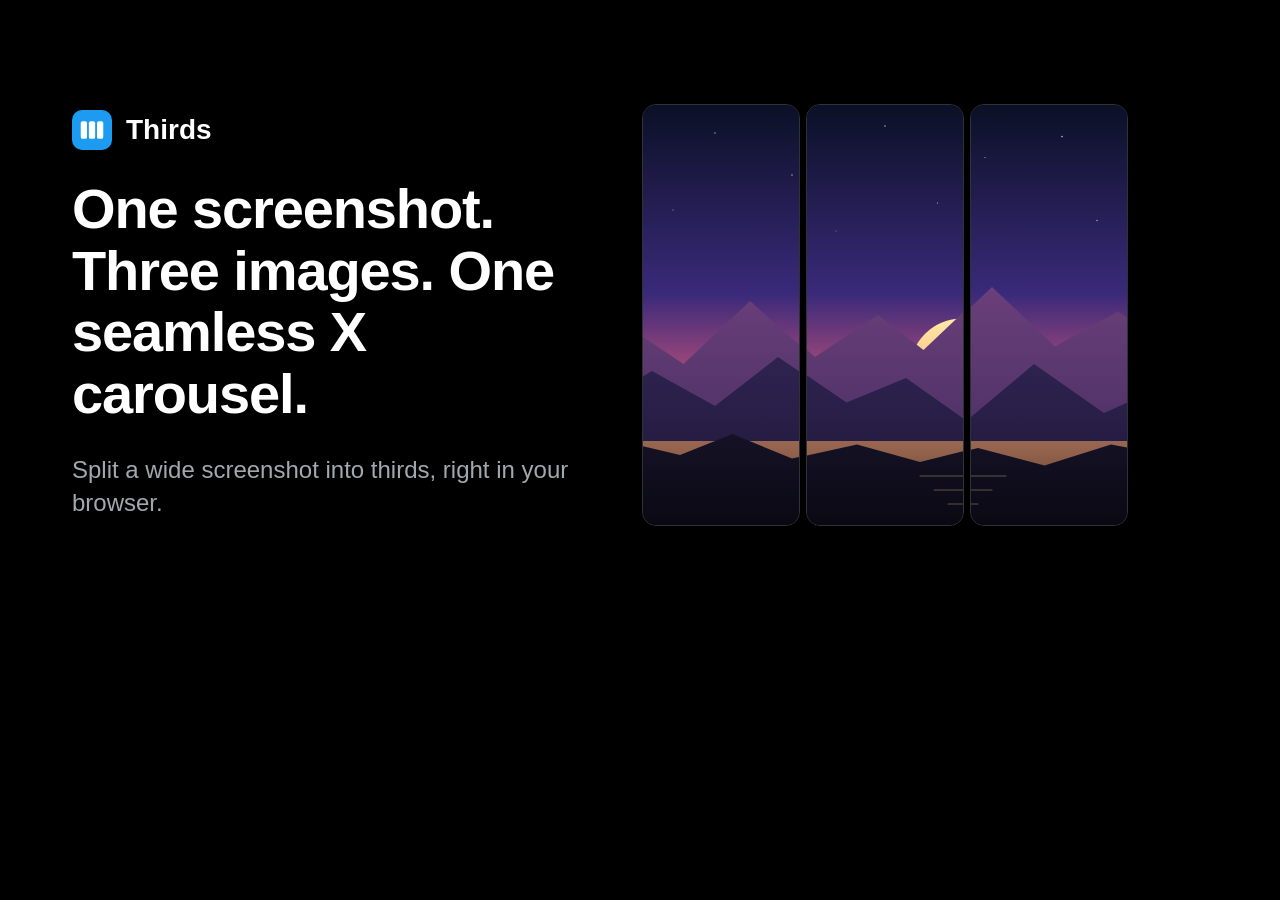
==== assets/og.html @ c702313a "Redesign the page and add logo, favicon, and OG image Claude-Session: https://claude.ai/code/session" ====
<!doctype html>
<html lang="en">
<head>
  <meta charset="utf-8">
  <title>OG image</title>
  <style>
    body { margin: 0; background: #000; font-family: -apple-system, BlinkMacSystemFont, "Segoe UI", Roboto, Helvetica, Arial, sans-serif; }
    #og { width: 1200px; height: 630px; background: #000; color: #fff; display: flex; align-items: center; padding: 0 72px; box-sizing: border-box; gap: 48px; }
    .copy { flex: 1; display: grid; gap: 28px; }
    .wordmark { display: flex; align-items: center; gap: 14px; font-size: 28px; font-weight: 600; }
    .wordmark svg { width: 40px; height: 40px; }
    h1 { margin: 0; font-size: 56px; line-height: 1.1; letter-spacing: -0.02em; font-weight: 700; }
    p { margin: 0; font-size: 24px; line-height: 1.4; color: #a1a8ae; }
    .strips { display: flex; gap: 6px; }
    .strip { width: 156px; height: 420px; border-radius: 14px; overflow: hidden; border: 1px solid #2f3336; }
    .strip img { display: block; width: 480px; height: 420px; object-fit: cover; }
    .strip:nth-child(2) img { margin-left: -162px; }
    .strip:nth-child(3) img { margin-left: -324px; }
  </style>
</head>
<body>
  <div id="og">
    <div class="copy">
      <div class="wordmark">
        <svg viewBox="0 0 32 32"><rect width="32" height="32" rx="8" fill="#1d9bf0"/><rect x="7" y="9" width="5" height="14" rx="1.5" fill="#fff"/><rect x="13.5" y="9" width="5" height="14" rx="1.5" fill="#fff"/><rect x="20" y="9" width="5" height="14" rx="1.5" fill="#fff"/></svg>
        Thirds
      </div>
      <h1>One screenshot. Three images. One seamless X carousel.</h1>
      <p>Split a wide screenshot into thirds, right in your browser.</p>
    </div>
    <div class="strips">
      <div class="strip"><img src="scene.svg" alt=""></div>
      <div class="strip"><img src="scene.svg" alt=""></div>
      <div class="strip"><img src="scene.svg" alt=""></div>
    </div>
  </div>
</body>
</html>
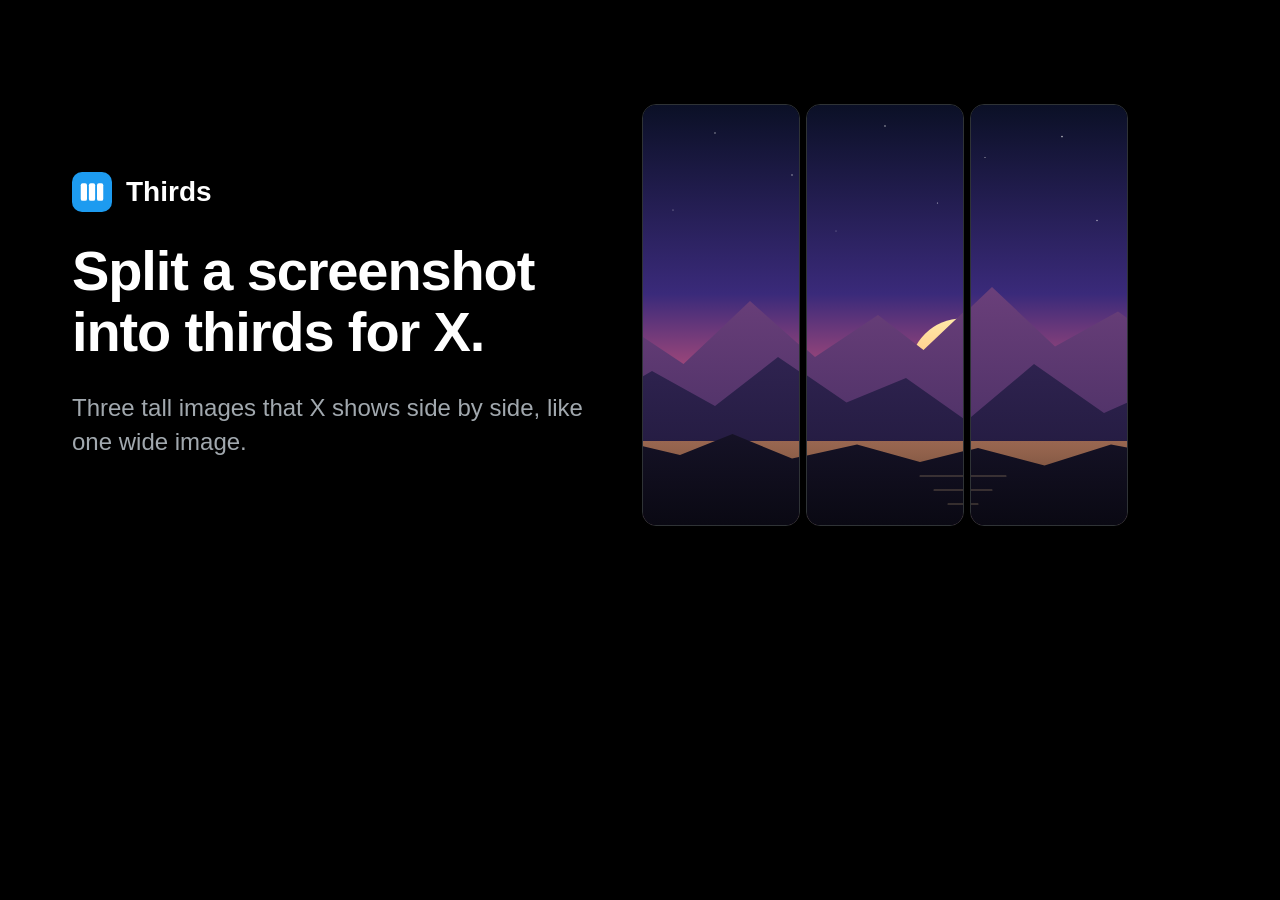
==== commit 684cd14e: "Rewrite the headline in plain words Claude-Session: https://claude.ai/code/session_015syWUipxY65V2rk" ====
--- a/assets/og.html
+++ b/assets/og.html
@@ -25,8 +25,8 @@
         <svg viewBox="0 0 32 32"><rect width="32" height="32" rx="8" fill="#1d9bf0"/><rect x="7" y="9" width="5" height="14" rx="1.5" fill="#fff"/><rect x="13.5" y="9" width="5" height="14" rx="1.5" fill="#fff"/><rect x="20" y="9" width="5" height="14" rx="1.5" fill="#fff"/></svg>
         Thirds
       </div>
-      <h1>One screenshot. Three images. One seamless X carousel.</h1>
-      <p>Split a wide screenshot into thirds, right in your browser.</p>
+      <h1>Split a screenshot into thirds for X.</h1>
+      <p>Three tall images that X shows side by side, like one wide image.</p>
     </div>
     <div class="strips">
       <div class="strip"><img src="scene.svg" alt=""></div>
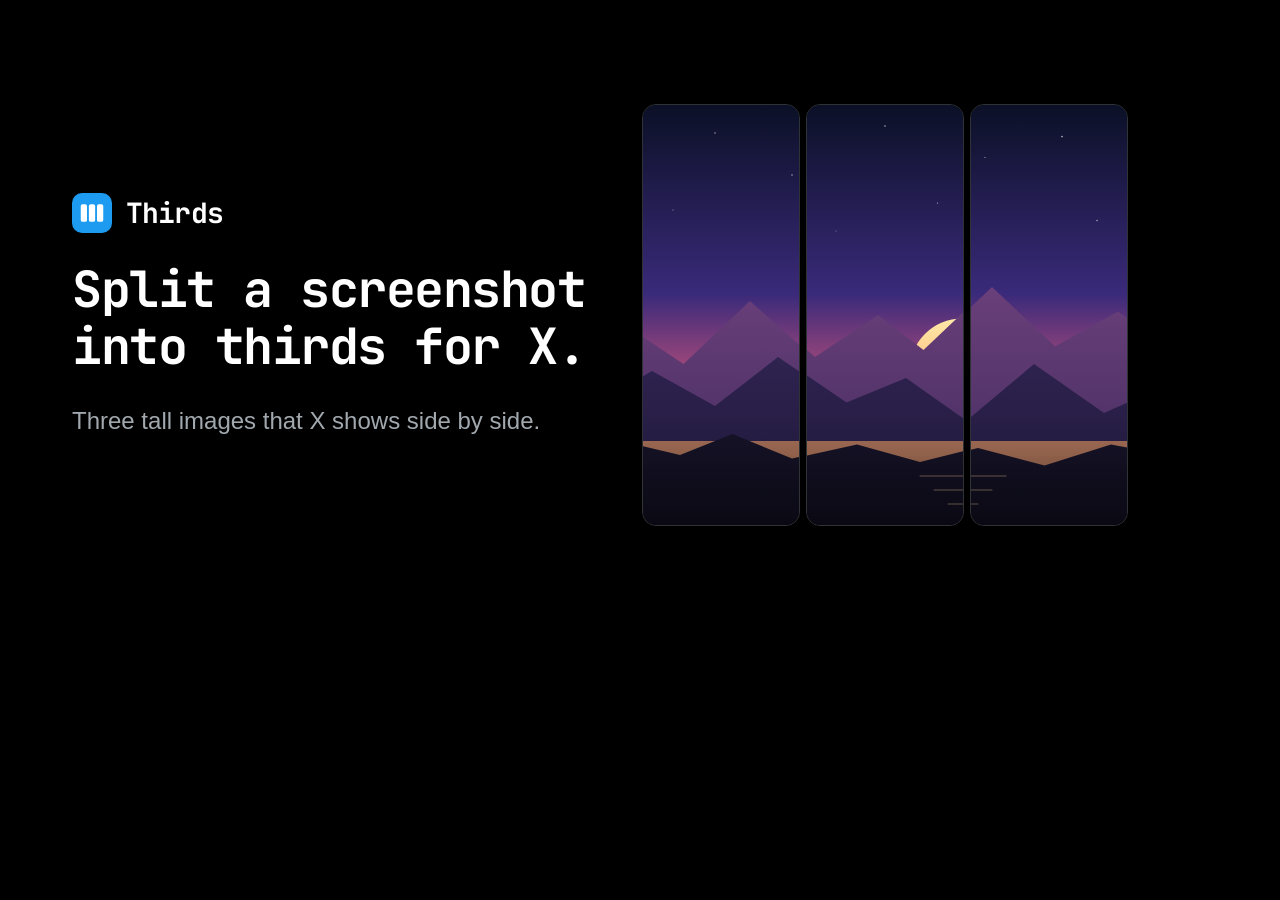
==== commit 97a1b13e: "Use JetBrains Mono for headings Claude-Session: https://claude.ai/code/session_015syWUipxY65V2rkUnRo" ====
--- a/assets/og.html
+++ b/assets/og.html
@@ -3,13 +3,16 @@
 <head>
   <meta charset="utf-8">
   <title>OG image</title>
+  <link rel="preconnect" href="https://fonts.googleapis.com">
+  <link rel="preconnect" href="https://fonts.gstatic.com" crossorigin>
+  <link href="https://fonts.googleapis.com/css2?family=JetBrains+Mono:wght@700&display=swap" rel="stylesheet">
   <style>
     body { margin: 0; background: #000; font-family: -apple-system, BlinkMacSystemFont, "Segoe UI", Roboto, Helvetica, Arial, sans-serif; }
     #og { width: 1200px; height: 630px; background: #000; color: #fff; display: flex; align-items: center; padding: 0 72px; box-sizing: border-box; gap: 48px; }
     .copy { flex: 1; display: grid; gap: 28px; }
-    .wordmark { display: flex; align-items: center; gap: 14px; font-size: 28px; font-weight: 600; }
+    .wordmark { display: flex; align-items: center; gap: 14px; font-size: 28px; font-weight: 700; font-family: "JetBrains Mono", monospace; letter-spacing: -0.03em; }
     .wordmark svg { width: 40px; height: 40px; }
-    h1 { margin: 0; font-size: 56px; line-height: 1.1; letter-spacing: -0.02em; font-weight: 700; }
+    h1 { margin: 0; font-size: 50px; line-height: 1.15; letter-spacing: -0.03em; font-weight: 700; font-family: "JetBrains Mono", monospace; }
     p { margin: 0; font-size: 24px; line-height: 1.4; color: #a1a8ae; }
     .strips { display: flex; gap: 6px; }
     .strip { width: 156px; height: 420px; border-radius: 14px; overflow: hidden; border: 1px solid #2f3336; }
@@ -26,7 +29,7 @@
         Thirds
       </div>
       <h1>Split a screenshot into thirds for X.</h1>
-      <p>Three tall images that X shows side by side, like one wide image.</p>
+      <p>Three tall images that X shows side by side.</p>
     </div>
     <div class="strips">
       <div class="strip"><img src="scene.svg" alt=""></div>
